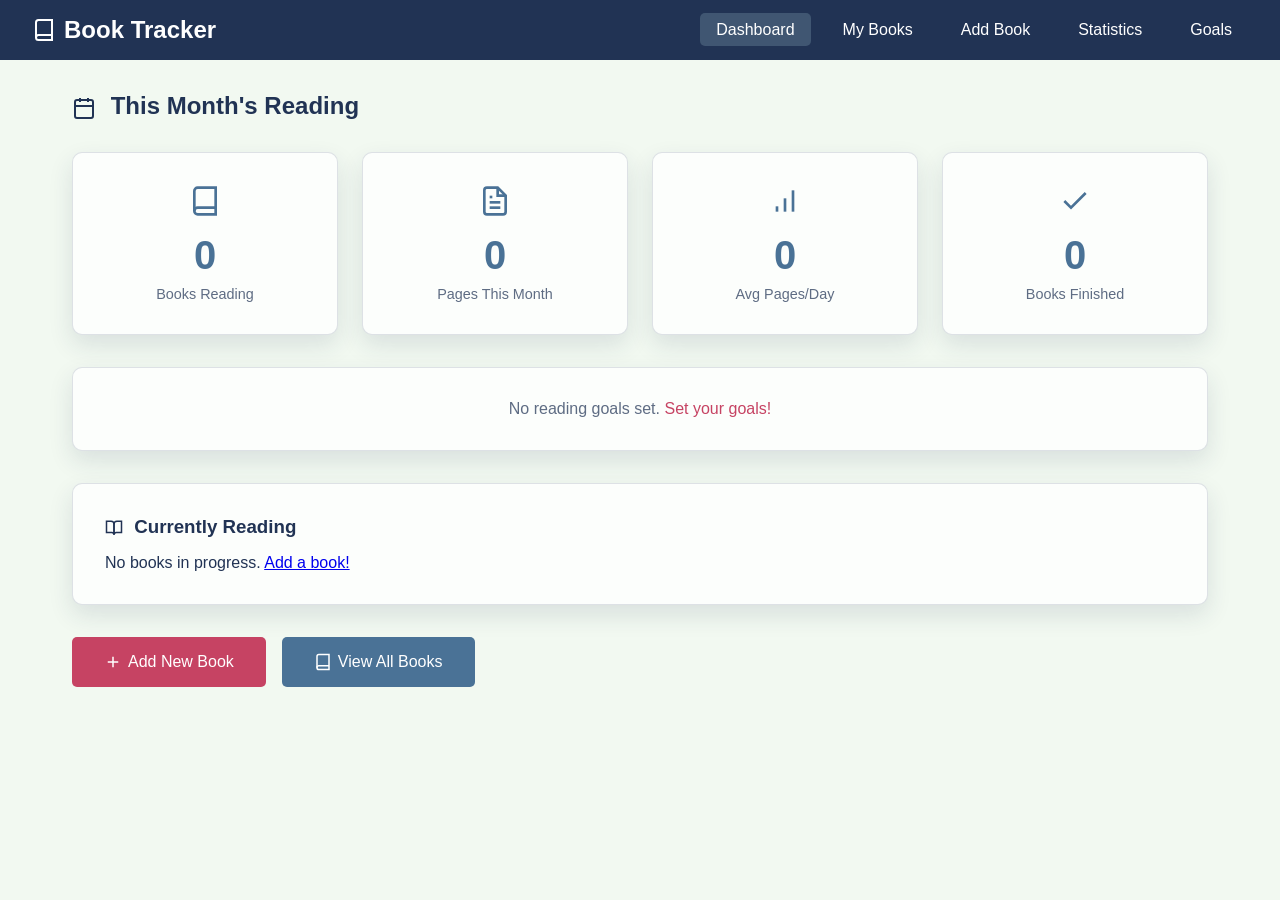
==== index.html @ fb0ed9f9 "Initial commit" ====
<!DOCTYPE html>
<html lang="en">
<head>
    <meta charset="UTF-8">
    <meta name="viewport" content="width=device-width, initial-scale=1.0">
    <title>Book Tracker - Dashboard</title>
    <link rel="stylesheet" href="css/styles.css">
</head>
<body>
    <nav class="navbar">
        <h1>
            <svg class="icon" viewBox="0 0 24 24" fill="none" stroke="currentColor" stroke-width="2">
                <path d="M4 19.5A2.5 2.5 0 0 1 6.5 17H20"></path>
                <path d="M6.5 2H20v20H6.5A2.5 2.5 0 0 1 4 19.5v-15A2.5 2.5 0 0 1 6.5 2z"></path>
            </svg>
            Book Tracker
        </h1>
        <ul>
            <li><a href="index.html" class="active">Dashboard</a></li>
            <li><a href="books.html">My Books</a></li>
            <li><a href="add-book.html">Add Book</a></li>
            <li><a href="stats.html">Statistics</a></li>
            <li><a href="goals.html">Goals</a></li>
        </ul>
    </nav>

    <div class="container">
        <h2>
            <svg class="icon" viewBox="0 0 24 24" fill="none" stroke="currentColor" stroke-width="2">
                <rect x="3" y="4" width="18" height="18" rx="2" ry="2"></rect>
                <line x1="16" y1="2" x2="16" y2="6"></line>
                <line x1="8" y1="2" x2="8" y2="6"></line>
                <line x1="3" y1="10" x2="21" y2="10"></line>
            </svg>
            This Month's Reading
        </h2>

        <div class="stats-grid">
            <div class="stat-card">
                <svg class="stat-icon" viewBox="0 0 24 24" fill="none" stroke="currentColor" stroke-width="2">
                    <path d="M4 19.5A2.5 2.5 0 0 1 6.5 17H20"></path>
                    <path d="M6.5 2H20v20H6.5A2.5 2.5 0 0 1 4 19.5v-15A2.5 2.5 0 0 1 6.5 2z"></path>
                </svg>
                <h3 id="totalBooks">0</h3>
                <p>Books Reading</p>
            </div>
            <div class="stat-card">
                <svg class="stat-icon" viewBox="0 0 24 24" fill="none" stroke="currentColor" stroke-width="2">
                    <path d="M14 2H6a2 2 0 0 0-2 2v16a2 2 0 0 0 2 2h12a2 2 0 0 0 2-2V8z"></path>
                    <polyline points="14 2 14 8 20 8"></polyline>
                    <line x1="16" y1="13" x2="8" y2="13"></line>
                    <line x1="16" y1="17" x2="8" y2="17"></line>
                    <polyline points="10 9 9 9 8 9"></polyline>
                </svg>
                <h3 id="totalPages">0</h3>
                <p>Pages This Month</p>
            </div>
            <div class="stat-card">
                <svg class="stat-icon" viewBox="0 0 24 24" fill="none" stroke="currentColor" stroke-width="2">
                    <line x1="12" y1="20" x2="12" y2="10"></line>
                    <line x1="18" y1="20" x2="18" y2="4"></line>
                    <line x1="6" y1="20" x2="6" y2="16"></line>
                </svg>
                <h3 id="avgPages">0</h3>
                <p>Avg Pages/Day</p>
            </div>
            <div class="stat-card">
                <svg class="stat-icon" viewBox="0 0 24 24" fill="none" stroke="currentColor" stroke-width="2">
                    <polyline points="20 6 9 17 4 12"></polyline>
                </svg>
                <h3 id="booksFinished">0</h3>
                <p>Books Finished</p>
            </div>
        </div>

        <div class="section" id="goalsProgress"></div>

        <div class="section">
            <h3>
                <svg class="icon-small" viewBox="0 0 24 24" fill="none" stroke="currentColor" stroke-width="2">
                    <path d="M2 3h6a4 4 0 0 1 4 4v14a3 3 0 0 0-3-3H2z"></path>
                    <path d="M22 3h-6a4 4 0 0 0-4 4v14a3 3 0 0 1 3-3h7z"></path>
                </svg>
                Currently Reading
            </h3>
            <div id="currentlyReading">
                <p>Loading...</p>
            </div>
        </div>

        <div class="quick-actions">
            <a href="add-book.html" class="btn btn-primary">
                <svg class="icon-small" viewBox="0 0 24 24" fill="none" stroke="currentColor" stroke-width="2">
                    <line x1="12" y1="5" x2="12" y2="19"></line>
                    <line x1="5" y1="12" x2="19" y2="12"></line>
                </svg>
                Add New Book
            </a>
            <a href="books.html" class="btn btn-secondary">
                <svg class="icon-small" viewBox="0 0 24 24" fill="none" stroke="currentColor" stroke-width="2">
                    <path d="M4 19.5A2.5 2.5 0 0 1 6.5 17H20"></path>
                    <path d="M6.5 2H20v20H6.5A2.5 2.5 0 0 1 4 19.5v-15A2.5 2.5 0 0 1 6.5 2z"></path>
                </svg>
                View All Books
            </a>
        </div>
    </div>

    <script src="js/app.js"></script>
</body>
</html>
---- css/styles.css ----
:root {
    --bg-main: #F2F9F1;
    --bg-soft: #ABD1D9;
    --accent: #4A7296;
    --accent-strong: #213354;
    --accent-pop: #C64363;
    --surface: #FCFEFC;
    --surface-muted: #E7F2F4;
    --border-soft: rgba(33, 51, 84, 0.14);
    --shadow-soft: rgba(33, 51, 84, 0.12);
    --text-main: #213354;
    --text-muted: rgba(33, 51, 84, 0.72);
    --white: #FFFFFF;
}

* {
    margin: 0;
    padding: 0;
    box-sizing: border-box;
}

body {
    font-family: 'Segoe UI', Tahoma, Geneva, Verdana, sans-serif;
    background-color: var(--bg-main);
    color: var(--text-main);
}

.navbar {
    background-color: var(--accent-strong);
    color: var(--white);
    padding: 1rem 2rem;
    display: flex;
    justify-content: space-between;
    align-items: center;
    gap: 1rem;
    flex-wrap: wrap;
}

.navbar h1 {
    font-size: 1.5rem;
    display: flex;
    align-items: center;
}

.navbar ul {
    display: flex;
    flex-wrap: wrap;
    list-style: none;
    gap: 1rem;
}

.navbar a {
    color: var(--white);
    text-decoration: none;
    padding: 0.5rem 1rem;
    border-radius: 5px;
    transition: background-color 0.3s;
}

.navbar a:hover,
.navbar a.active {
    background-color: rgba(171, 209, 217, 0.22);
}

.container {
    max-width: 1200px;
    margin: 2rem auto;
    padding: 0 2rem;
}

h2 {
    margin-bottom: 2rem;
    color: var(--accent-strong);
}

.stats-grid {
    display: grid;
    grid-template-columns: repeat(auto-fit, minmax(200px, 1fr));
    gap: 1.5rem;
    margin-bottom: 2rem;
}

.stat-card {
    background: var(--surface);
    padding: 2rem;
    border-radius: 10px;
    border: 1px solid var(--border-soft);
    box-shadow: 0 10px 24px var(--shadow-soft);
    text-align: center;
}

.stat-card h3 {
    font-size: 2.5rem;
    color: var(--accent);
    margin-bottom: 0.5rem;
}

.stat-card p {
    color: var(--text-muted);
    font-size: 0.9rem;
}

.section {
    background: var(--surface);
    padding: 2rem;
    border-radius: 10px;
    border: 1px solid var(--border-soft);
    box-shadow: 0 10px 24px var(--shadow-soft);
    margin-bottom: 2rem;
}

.section h3 {
    margin-bottom: 1rem;
    color: var(--accent-strong);
}

.book-card {
    background: var(--surface-muted);
    padding: 1.5rem;
    border-radius: 8px;
    margin-bottom: 1rem;
    border-left: 4px solid var(--accent-pop);
}

.book-card h4 {
    color: var(--accent-strong);
    margin-bottom: 0.5rem;
}

.book-card p {
    color: var(--text-muted);
    font-size: 0.9rem;
    margin: 0.3rem 0;
}

.progress-bar {
    background: rgba(170, 179, 150, 0.28);
    height: 20px;
    border-radius: 10px;
    margin: 1rem 0;
    overflow: hidden;
}

.progress-fill {
    background: var(--accent);
    height: 100%;
    transition: width 0.3s;
}

.quick-actions {
    display: flex;
    flex-wrap: wrap;
    gap: 1rem;
    margin-top: 2rem;
}

.filter-buttons {
    display: flex;
    flex-wrap: wrap;
    gap: 0.75rem;
    margin-bottom: 1.5rem;
}

.btn {
    padding: 1rem 2rem;
    border: none;
    border-radius: 5px;
    text-decoration: none;
    cursor: pointer;
    font-size: 1rem;
    transition: transform 0.2s;
    display: inline-flex;
    align-items: center;
    justify-content: center;
}

.btn:hover {
    transform: translateY(-2px);
}

.btn-primary {
    background-color: var(--accent-pop);
    color: var(--white);
}

.btn-secondary {
    background-color: var(--accent);
    color: var(--white);
}

.form-group {
    margin-bottom: 1.5rem;
}

.form-group label {
    display: block;
    margin-bottom: 0.5rem;
    color: var(--accent-strong);
    font-weight: 500;
}

.form-group input,
.form-group select {
    width: 100%;
    padding: 0.8rem;
    border: 1px solid var(--border-soft);
    border-radius: 5px;
    font-size: 1rem;
    background: var(--surface);
    color: var(--text-main);
}

.form-group input:focus,
.form-group select:focus {
    outline: none;
    border-color: var(--accent);
    box-shadow: 0 0 0 3px rgba(171, 209, 217, 0.4);
}

.book-list {
    display: grid;
    gap: 1rem;
}

.book-item {
    background: var(--surface);
    padding: 1.5rem;
    border-radius: 8px;
    border: 1px solid var(--border-soft);
    box-shadow: 0 10px 24px var(--shadow-soft);
    display: flex;
    justify-content: space-between;
    align-items: center;
    gap: 1rem;
}

.book-info h4 {
    color: var(--accent-strong);
    margin-bottom: 0.5rem;
}

.book-info p {
    color: var(--text-muted);
    font-size: 0.9rem;
}

.book-actions {
    display: flex;
    flex-wrap: wrap;
    gap: 0.5rem;
}

.btn-small {
    padding: 0.5rem 1rem;
    font-size: 0.9rem;
}

.btn-danger {
    background-color: var(--accent-strong);
    color: var(--white);
}

.status-badge {
    display: inline-block;
    padding: 0.3rem 0.8rem;
    border-radius: 15px;
    font-size: 0.85rem;
    font-weight: 500;
}

.status-want {
    background-color: rgba(198, 67, 99, 0.14);
    color: var(--accent-pop);
}

.status-reading {
    background-color: var(--accent);
    color: var(--white);
}

.status-finished {
    background-color: var(--accent-strong);
    color: var(--white);
}

.icon {
    width: 24px;
    height: 24px;
    display: inline-block;
    vertical-align: middle;
    margin-right: 8px;
    flex-shrink: 0;
}

.icon-small {
    width: 18px;
    height: 18px;
    display: inline-block;
    vertical-align: middle;
    margin-right: 6px;
    flex-shrink: 0;
}

.stat-icon {
    width: 32px;
    height: 32px;
    margin-bottom: 12px;
    stroke: var(--accent);
}

h2 .icon,
h3 .icon-small {
    vertical-align: middle;
}

.btn .icon-small {
    margin-right: 6px;
}

label .icon-small {
    vertical-align: middle;
    margin-right: 4px;
}

.goal-card {
    background: var(--surface-muted);
    padding: 1.5rem;
    border-radius: 8px;
    margin-bottom: 1rem;
    border-left: 4px solid var(--accent-pop);
}

.goal-header {
    display: flex;
    justify-content: space-between;
    align-items: center;
    gap: 1rem;
    margin-bottom: 1rem;
    font-weight: 500;
}

.goal-percentage {
    font-size: 1.2rem;
    color: var(--accent-pop);
    font-weight: 600;
}

#goalsProgress h3 {
    margin-bottom: 1.5rem;
    display: flex;
    align-items: center;
}

#goalsProgress p {
    text-align: center;
    color: var(--text-muted);
}

#goalsProgress a {
    color: var(--accent-pop);
    text-decoration: none;
}

#goalsProgress a:hover {
    text-decoration: underline;
}

.info-text {
    color: var(--text-muted);
    margin-bottom: 2rem;
    padding: 1rem;
    background: var(--surface-muted);
    border-radius: 5px;
    border-left: 3px solid var(--accent-pop);
}

.form-group small {
    display: block;
    margin-top: 0.5rem;
    color: var(--text-muted);
    font-size: 0.85rem;
}

.form-actions {
    display: flex;
    flex-wrap: wrap;
    gap: 1rem;
    margin-top: 2rem;
}

.tips {
    background: rgba(171, 209, 217, 0.22);
    border-left: 4px solid var(--accent);
}

.tips h3 {
    color: var(--accent);
    margin-bottom: 1rem;
    display: flex;
    align-items: center;
}

.tips ul {
    list-style: disc;
    padding-left: 1.5rem;
}

.tips li {
    padding: 0.5rem 0;
}

@media (max-width: 768px) {
    .container {
        padding: 0 1rem;
    }

    .navbar {
        padding: 1rem;
        align-items: flex-start;
    }

    .book-item,
    .goal-header {
        flex-direction: column;
        align-items: flex-start;
    }

    .book-actions,
    .quick-actions,
    .form-actions {
        width: 100%;
    }

    .book-actions .btn,
    .quick-actions .btn,
    .form-actions .btn {
        width: 100%;
    }
}
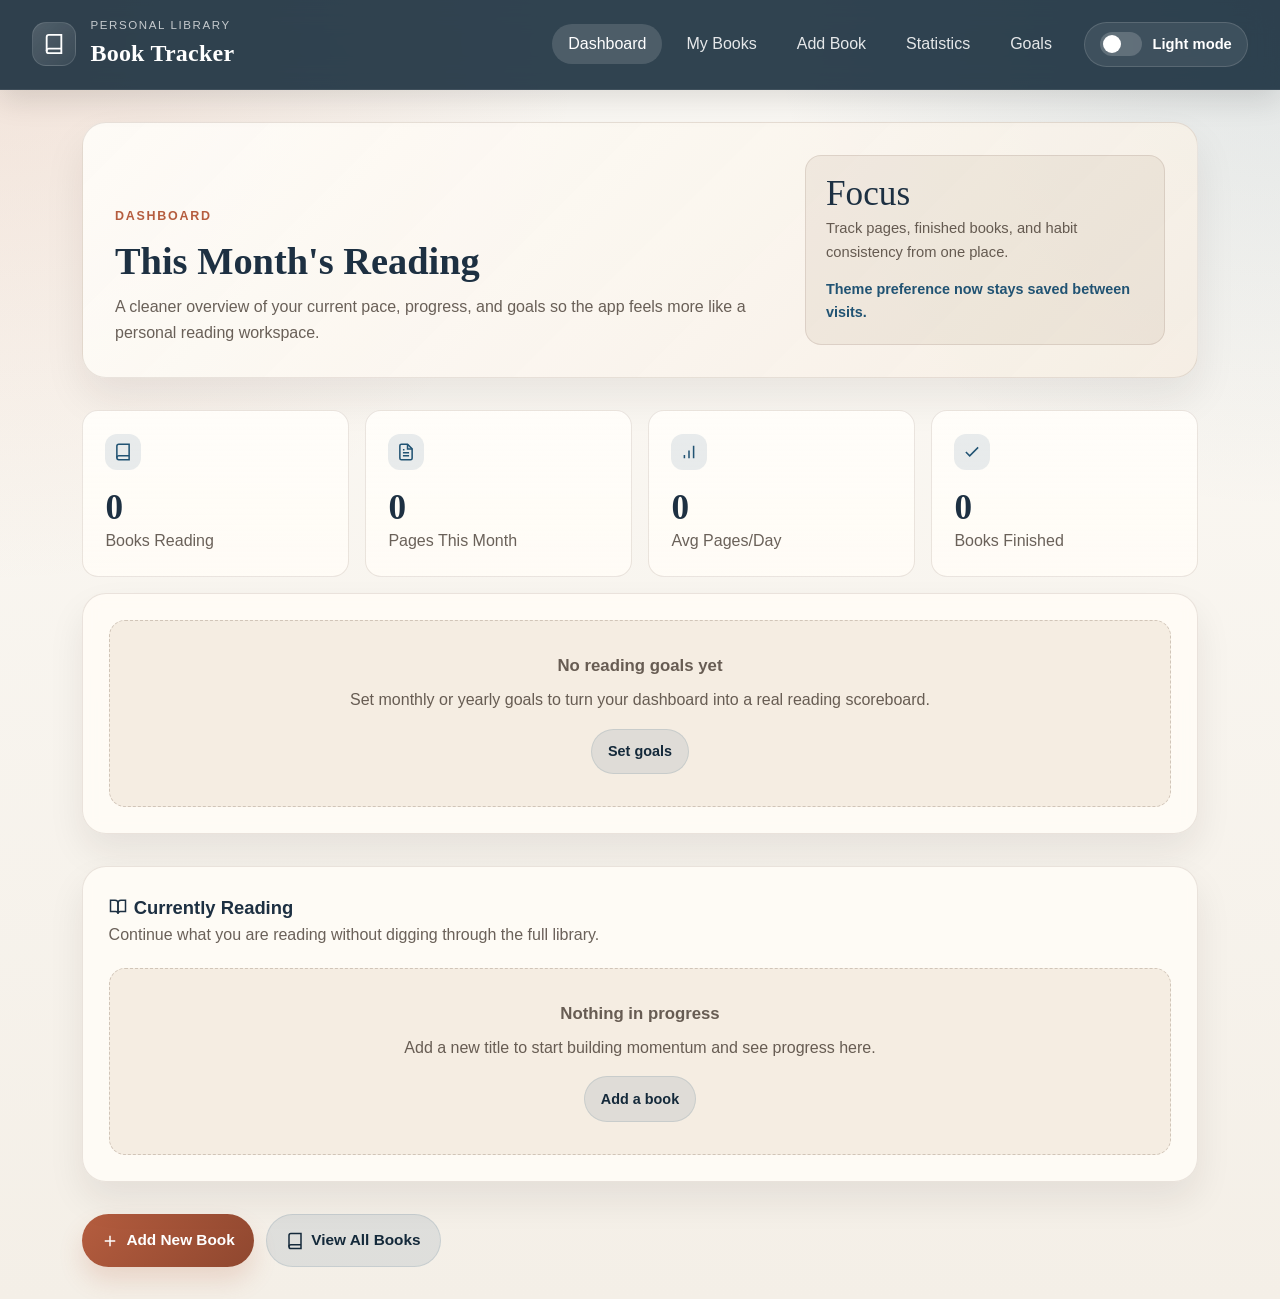
==== commit 4c17a389: ""done"" ====
--- a/index.html
+++ b/index.html
@@ -8,32 +8,46 @@
 </head>
 <body>
     <nav class="navbar">
-        <h1>
-            <svg class="icon" viewBox="0 0 24 24" fill="none" stroke="currentColor" stroke-width="2">
-                <path d="M4 19.5A2.5 2.5 0 0 1 6.5 17H20"></path>
-                <path d="M6.5 2H20v20H6.5A2.5 2.5 0 0 1 4 19.5v-15A2.5 2.5 0 0 1 6.5 2z"></path>
-            </svg>
-            Book Tracker
-        </h1>
-        <ul>
-            <li><a href="index.html" class="active">Dashboard</a></li>
-            <li><a href="books.html">My Books</a></li>
-            <li><a href="add-book.html">Add Book</a></li>
-            <li><a href="stats.html">Statistics</a></li>
-            <li><a href="goals.html">Goals</a></li>
-        </ul>
+        <div class="brand">
+            <div class="brand-mark">
+                <svg class="icon" viewBox="0 0 24 24" fill="none" stroke="currentColor" stroke-width="2">
+                    <path d="M4 19.5A2.5 2.5 0 0 1 6.5 17H20"></path>
+                    <path d="M6.5 2H20v20H6.5A2.5 2.5 0 0 1 4 19.5v-15A2.5 2.5 0 0 1 6.5 2z"></path>
+                </svg>
+            </div>
+            <div class="brand-copy">
+                <span class="brand-kicker">Personal Library</span>
+                <h1>Book Tracker</h1>
+            </div>
+        </div>
+        <div class="nav-actions">
+            <ul>
+                <li><a href="index.html" class="active">Dashboard</a></li>
+                <li><a href="books.html">My Books</a></li>
+                <li><a href="add-book.html">Add Book</a></li>
+                <li><a href="stats.html">Statistics</a></li>
+                <li><a href="goals.html">Goals</a></li>
+            </ul>
+            <button type="button" class="theme-toggle" id="themeToggle" aria-label="Toggle color theme">
+                <span class="theme-toggle-track" aria-hidden="true"><span class="theme-toggle-thumb"></span></span>
+                <span class="theme-toggle-label" data-theme-label>Light mode</span>
+            </button>
+        </div>
     </nav>
 
     <div class="container">
-        <h2>
-            <svg class="icon" viewBox="0 0 24 24" fill="none" stroke="currentColor" stroke-width="2">
-                <rect x="3" y="4" width="18" height="18" rx="2" ry="2"></rect>
-                <line x1="16" y1="2" x2="16" y2="6"></line>
-                <line x1="8" y1="2" x2="8" y2="6"></line>
-                <line x1="3" y1="10" x2="21" y2="10"></line>
-            </svg>
-            This Month's Reading
-        </h2>
+        <section class="page-intro">
+            <div class="page-intro-copy">
+                <span class="eyebrow">Dashboard</span>
+                <h2>This Month's Reading</h2>
+                <p>A cleaner overview of your current pace, progress, and goals so the app feels more like a personal reading workspace.</p>
+            </div>
+            <div class="hero-panel">
+                <p class="hero-metric">Focus</p>
+                <p class="hero-metric-label">Track pages, finished books, and habit consistency from one place.</p>
+                <p class="hero-metric-note">Theme preference now stays saved between visits.</p>
+            </div>
+        </section>
 
         <div class="stats-grid">
             <div class="stat-card">
@@ -76,13 +90,18 @@
         <div class="section" id="goalsProgress"></div>
 
         <div class="section">
-            <h3>
-                <svg class="icon-small" viewBox="0 0 24 24" fill="none" stroke="currentColor" stroke-width="2">
-                    <path d="M2 3h6a4 4 0 0 1 4 4v14a3 3 0 0 0-3-3H2z"></path>
-                    <path d="M22 3h-6a4 4 0 0 0-4 4v14a3 3 0 0 1 3-3h7z"></path>
-                </svg>
-                Currently Reading
-            </h3>
+            <div class="section-header">
+                <div>
+                    <h3>
+                        <svg class="icon-small" viewBox="0 0 24 24" fill="none" stroke="currentColor" stroke-width="2">
+                            <path d="M2 3h6a4 4 0 0 1 4 4v14a3 3 0 0 0-3-3H2z"></path>
+                            <path d="M22 3h-6a4 4 0 0 0-4 4v14a3 3 0 0 1 3-3h7z"></path>
+                        </svg>
+                        Currently Reading
+                    </h3>
+                    <p class="section-subtitle">Continue what you are reading without digging through the full library.</p>
+                </div>
+            </div>
             <div id="currentlyReading">
                 <p>Loading...</p>
             </div>
--- a/css/styles.css
+++ b/css/styles.css
@@ -1,16 +1,53 @@
 :root {
-    --bg-main: #F2F9F1;
-    --bg-soft: #ABD1D9;
-    --accent: #4A7296;
-    --accent-strong: #213354;
-    --accent-pop: #C64363;
-    --surface: #FCFEFC;
-    --surface-muted: #E7F2F4;
-    --border-soft: rgba(33, 51, 84, 0.14);
-    --shadow-soft: rgba(33, 51, 84, 0.12);
-    --text-main: #213354;
-    --text-muted: rgba(33, 51, 84, 0.72);
-    --white: #FFFFFF;
+    color-scheme: light;
+    --bg-main: #f4efe7;
+    --bg-accent: radial-gradient(circle at top left, rgba(195, 119, 84, 0.18), transparent 32%), radial-gradient(circle at top right, rgba(33, 83, 115, 0.12), transparent 28%), linear-gradient(180deg, #fcfaf6 0%, #f4efe7 100%);
+    --surface: rgba(255, 252, 246, 0.88);
+    --surface-strong: #fffdf9;
+    --surface-muted: #f5ede2;
+    --surface-inset: rgba(124, 88, 60, 0.08);
+    --border-soft: rgba(81, 54, 38, 0.12);
+    --border-strong: rgba(81, 54, 38, 0.22);
+    --shadow-soft: rgba(43, 31, 22, 0.08);
+    --shadow-strong: rgba(43, 31, 22, 0.14);
+    --text-main: #24170f;
+    --text-muted: rgba(36, 23, 15, 0.68);
+    --heading: #1d3042;
+    --accent: #215373;
+    --accent-strong: #14293a;
+    --accent-pop: #b55d3f;
+    --accent-pop-strong: #8f472f;
+    --success: #2f6d55;
+    --warning: #9a6b17;
+    --white: #ffffff;
+    --focus-ring: rgba(33, 83, 115, 0.22);
+    --radius-lg: 24px;
+    --radius-md: 16px;
+    --radius-sm: 12px;
+}
+
+[data-theme="dark"] {
+    color-scheme: dark;
+    --bg-main: #10161d;
+    --bg-accent: radial-gradient(circle at top left, rgba(181, 93, 63, 0.22), transparent 28%), radial-gradient(circle at top right, rgba(78, 145, 188, 0.16), transparent 30%), linear-gradient(180deg, #141b23 0%, #0f151c 100%);
+    --surface: rgba(20, 27, 35, 0.9);
+    --surface-strong: #18212b;
+    --surface-muted: #111820;
+    --surface-inset: rgba(255, 255, 255, 0.05);
+    --border-soft: rgba(202, 221, 235, 0.1);
+    --border-strong: rgba(202, 221, 235, 0.18);
+    --shadow-soft: rgba(0, 0, 0, 0.28);
+    --shadow-strong: rgba(0, 0, 0, 0.36);
+    --text-main: #edf3f8;
+    --text-muted: rgba(237, 243, 248, 0.68);
+    --heading: #f8fbff;
+    --accent: #7bb8e2;
+    --accent-strong: #d9ebf8;
+    --accent-pop: #c86442;
+    --accent-pop-strong: #a14c30;
+    --success: #6dcc9d;
+    --warning: #e3b85b;
+    --focus-ring: rgba(123, 184, 226, 0.26);
 }
 
 * {
@@ -19,202 +56,461 @@
     box-sizing: border-box;
 }
 
+html {
+    scroll-behavior: smooth;
+}
+
 body {
-    font-family: 'Segoe UI', Tahoma, Geneva, Verdana, sans-serif;
+    min-height: 100vh;
+    font-family: "Segoe UI", "Helvetica Neue", Arial, sans-serif;
+    background: var(--bg-accent);
     background-color: var(--bg-main);
     color: var(--text-main);
+    line-height: 1.6;
+}
+
+a {
+    color: inherit;
+}
+
+button,
+input,
+select,
+textarea {
+    font: inherit;
+}
+
+button:focus-visible,
+a:focus-visible,
+input:focus-visible,
+select:focus-visible,
+textarea:focus-visible {
+    outline: 3px solid var(--focus-ring);
+    outline-offset: 2px;
 }
 
 .navbar {
-    background-color: var(--accent-strong);
+    position: sticky;
+    top: 0;
+    z-index: 20;
+    display: flex;
+    justify-content: space-between;
+    align-items: center;
+    gap: 1rem;
+    padding: 1rem 2rem;
+    background: rgba(20, 41, 58, 0.88);
+    backdrop-filter: blur(14px);
     color: var(--white);
-    padding: 1rem 2rem;
-    display: flex;
-    justify-content: space-between;
+    border-bottom: 1px solid rgba(255, 255, 255, 0.08);
+    box-shadow: 0 10px 30px rgba(0, 0, 0, 0.12);
+}
+
+.brand {
+    display: flex;
+    align-items: center;
+    gap: 0.9rem;
+}
+
+.brand-mark {
+    display: inline-flex;
+    align-items: center;
+    justify-content: center;
+    width: 44px;
+    height: 44px;
+    border-radius: 14px;
+    background: linear-gradient(135deg, rgba(255, 255, 255, 0.16), rgba(255, 255, 255, 0.06));
+    border: 1px solid rgba(255, 255, 255, 0.12);
+}
+
+.navbar h1 {
+    font-family: Georgia, "Times New Roman", serif;
+    font-size: 1.5rem;
+    font-weight: 700;
+    letter-spacing: 0.01em;
+    display: flex;
+    align-items: center;
+}
+
+.brand-copy {
+    display: flex;
+    flex-direction: column;
+}
+
+.brand-kicker {
+    font-size: 0.72rem;
+    letter-spacing: 0.14em;
+    text-transform: uppercase;
+    color: rgba(255, 255, 255, 0.72);
+}
+
+.nav-actions {
+    display: flex;
     align-items: center;
     gap: 1rem;
     flex-wrap: wrap;
-}
-
-.navbar h1 {
-    font-size: 1.5rem;
-    display: flex;
-    align-items: center;
+    justify-content: flex-end;
 }
 
 .navbar ul {
     display: flex;
     flex-wrap: wrap;
     list-style: none;
-    gap: 1rem;
+    gap: 0.5rem;
 }
 
 .navbar a {
-    color: var(--white);
+    color: rgba(255, 255, 255, 0.88);
     text-decoration: none;
-    padding: 0.5rem 1rem;
-    border-radius: 5px;
-    transition: background-color 0.3s;
+    padding: 0.7rem 1rem;
+    border-radius: 999px;
+    transition: background-color 0.2s ease, color 0.2s ease, transform 0.2s ease;
 }
 
 .navbar a:hover,
 .navbar a.active {
-    background-color: rgba(171, 209, 217, 0.22);
+    background-color: rgba(255, 255, 255, 0.14);
+    color: var(--white);
+}
+
+.theme-toggle {
+    display: inline-flex;
+    align-items: center;
+    gap: 0.65rem;
+    padding: 0.6rem 0.95rem;
+    border-radius: 999px;
+    border: 1px solid rgba(255, 255, 255, 0.14);
+    background: rgba(255, 255, 255, 0.08);
+    color: var(--white);
+    cursor: pointer;
+    transition: background-color 0.2s ease, transform 0.2s ease, border-color 0.2s ease;
+}
+
+.theme-toggle:hover {
+    transform: translateY(-1px);
+    background: rgba(255, 255, 255, 0.14);
+}
+
+.theme-toggle-track {
+    position: relative;
+    width: 42px;
+    height: 24px;
+    border-radius: 999px;
+    background: rgba(255, 255, 255, 0.18);
+}
+
+.theme-toggle-thumb {
+    position: absolute;
+    top: 3px;
+    left: 3px;
+    width: 18px;
+    height: 18px;
+    border-radius: 50%;
+    background: var(--white);
+    transition: transform 0.2s ease;
+}
+
+[data-theme="dark"] .theme-toggle-thumb {
+    transform: translateX(18px);
+}
+
+.theme-toggle-label {
+    font-size: 0.92rem;
+    font-weight: 600;
 }
 
 .container {
-    max-width: 1200px;
-    margin: 2rem auto;
-    padding: 0 2rem;
+    max-width: 1180px;
+    margin: 0 auto;
+    padding: 2rem;
+}
+
+.page-intro {
+    display: grid;
+    grid-template-columns: minmax(0, 1.7fr) minmax(240px, 360px);
+    justify-content: space-between;
+    align-items: end;
+    gap: 2rem;
+    padding: 2rem;
+    margin-bottom: 2rem;
+    border-radius: var(--radius-lg);
+    background: linear-gradient(135deg, rgba(255, 253, 249, 0.9), rgba(245, 237, 226, 0.86));
+    border: 1px solid var(--border-soft);
+    box-shadow: 0 20px 40px var(--shadow-soft);
+}
+
+[data-theme="dark"] .page-intro {
+    background: linear-gradient(135deg, rgba(24, 33, 43, 0.92), rgba(17, 24, 32, 0.88));
+}
+
+.page-intro-copy {
+    max-width: 680px;
+}
+
+.eyebrow {
+    display: inline-block;
+    margin-bottom: 0.8rem;
+    color: var(--accent-pop);
+    font-size: 0.78rem;
+    font-weight: 700;
+    letter-spacing: 0.14em;
+    text-transform: uppercase;
 }
 
 h2 {
+    margin-bottom: 0.75rem;
+    color: var(--heading);
+    font-family: Georgia, "Times New Roman", serif;
+    font-size: clamp(2rem, 3vw, 3rem);
+    line-height: 1.1;
+}
+
+.page-intro-copy p,
+.section-subtitle,
+.section-header p,
+.empty-state p,
+.info-text,
+.book-info p,
+.book-card p,
+.stat-card p,
+.form-group small,
+.sort-controls,
+.stat-trend,
+.hero-metric-label,
+.theme-hint,
+#goalsProgress p {
+    color: var(--text-muted);
+}
+
+.hero-panel {
+    min-width: 0;
+    width: 100%;
+    padding: 1.25rem;
+    border-radius: var(--radius-md);
+    background: var(--surface-inset);
+    border: 1px solid var(--border-soft);
+}
+
+.hero-metric {
+    font-size: 2.2rem;
+    line-height: 1;
+    color: var(--heading);
+    font-family: Georgia, "Times New Roman", serif;
+}
+
+.hero-metric-label {
+    margin-top: 0.4rem;
+    font-size: 0.92rem;
+}
+
+.hero-metric-note {
+    margin-top: 0.85rem;
+    font-size: 0.9rem;
+    color: var(--accent);
+    font-weight: 600;
+}
+
+.section {
+    background: var(--surface);
+    padding: 1.6rem;
+    border-radius: var(--radius-lg);
+    border: 1px solid var(--border-soft);
+    box-shadow: 0 18px 36px var(--shadow-soft);
     margin-bottom: 2rem;
-    color: var(--accent-strong);
+    backdrop-filter: blur(8px);
+}
+
+.section-header {
+    display: flex;
+    align-items: flex-start;
+    justify-content: space-between;
+    gap: 1rem;
+    margin-bottom: 1.25rem;
+}
+
+.section h3,
+#goalsProgress h3 {
+    display: flex;
+    align-items: center;
+    gap: 0.45rem;
+    color: var(--heading);
+    font-size: 1.15rem;
 }
 
 .stats-grid {
     display: grid;
-    grid-template-columns: repeat(auto-fit, minmax(200px, 1fr));
-    gap: 1.5rem;
-    margin-bottom: 2rem;
+    grid-template-columns: repeat(auto-fit, minmax(210px, 1fr));
+    gap: 1rem;
+}
+
+.container > .stats-grid {
+    margin-bottom: 1rem;
 }
 
 .stat-card {
-    background: var(--surface);
-    padding: 2rem;
-    border-radius: 10px;
+    padding: 1.4rem;
+    border-radius: var(--radius-md);
+    border: 1px solid var(--border-soft);
+    background: linear-gradient(180deg, var(--surface-strong), var(--surface));
+    box-shadow: inset 0 1px 0 rgba(255, 255, 255, 0.24);
+}
+
+.stat-card h3 {
+    margin: 0.8rem 0 0.2rem;
+    color: var(--heading);
+    font-size: 2.2rem;
+    line-height: 1;
+    font-family: Georgia, "Times New Roman", serif;
+}
+
+.stat-icon {
+    width: 36px;
+    height: 36px;
+    padding: 0.55rem;
+    border-radius: 12px;
+    background: rgba(33, 83, 115, 0.1);
+    stroke: var(--accent);
+}
+
+.stat-trend {
+    margin-top: 0.75rem;
+    font-size: 0.85rem;
+}
+
+.book-card,
+.goal-card {
+    background: linear-gradient(180deg, var(--surface-strong), var(--surface));
+    padding: 1.3rem;
+    border-radius: var(--radius-md);
+    margin-bottom: 1rem;
     border: 1px solid var(--border-soft);
     box-shadow: 0 10px 24px var(--shadow-soft);
-    text-align: center;
-}
-
-.stat-card h3 {
-    font-size: 2.5rem;
-    color: var(--accent);
-    margin-bottom: 0.5rem;
-}
-
-.stat-card p {
-    color: var(--text-muted);
-    font-size: 0.9rem;
-}
-
-.section {
-    background: var(--surface);
-    padding: 2rem;
-    border-radius: 10px;
-    border: 1px solid var(--border-soft);
-    box-shadow: 0 10px 24px var(--shadow-soft);
-    margin-bottom: 2rem;
-}
-
-.section h3 {
-    margin-bottom: 1rem;
-    color: var(--accent-strong);
-}
-
-.book-card {
-    background: var(--surface-muted);
-    padding: 1.5rem;
-    border-radius: 8px;
-    margin-bottom: 1rem;
-    border-left: 4px solid var(--accent-pop);
-}
-
-.book-card h4 {
-    color: var(--accent-strong);
-    margin-bottom: 0.5rem;
-}
-
-.book-card p {
-    color: var(--text-muted);
-    font-size: 0.9rem;
-    margin: 0.3rem 0;
+}
+
+.book-card h4,
+.book-info h4 {
+    color: var(--heading);
+    margin-bottom: 0.45rem;
+    font-size: 1.08rem;
 }
 
 .progress-bar {
-    background: rgba(170, 179, 150, 0.28);
-    height: 20px;
-    border-radius: 10px;
-    margin: 1rem 0;
+    background: var(--surface-inset);
+    height: 12px;
+    border-radius: 999px;
+    margin: 1rem 0 0.75rem;
     overflow: hidden;
 }
 
 .progress-fill {
-    background: var(--accent);
+    background: linear-gradient(90deg, var(--accent), var(--accent-pop));
     height: 100%;
-    transition: width 0.3s;
-}
-
-.quick-actions {
-    display: flex;
-    flex-wrap: wrap;
-    gap: 1rem;
-    margin-top: 2rem;
-}
-
-.filter-buttons {
+    border-radius: inherit;
+    transition: width 0.3s ease;
+}
+
+.quick-actions,
+.filter-buttons,
+.form-actions,
+.book-actions {
     display: flex;
     flex-wrap: wrap;
     gap: 0.75rem;
+}
+
+.filter-buttons {
+    margin-bottom: 1rem;
+}
+
+.sort-controls {
+    display: flex;
+    align-items: center;
+    gap: 0.75rem;
     margin-bottom: 1.5rem;
 }
 
+.sort-controls label,
+.form-group label,
+.meta-label,
+.notes-field {
+    color: var(--heading);
+    font-weight: 600;
+}
+
+.sort-controls select,
+.form-group input,
+.form-group select,
+.book-notes-input {
+    width: 100%;
+    padding: 0.9rem 1rem;
+    border: 1px solid var(--border-soft);
+    border-radius: var(--radius-sm);
+    background: var(--surface-strong);
+    color: var(--text-main);
+    box-shadow: inset 0 1px 2px rgba(0, 0, 0, 0.03);
+    transition: border-color 0.2s ease, box-shadow 0.2s ease, transform 0.2s ease;
+}
+
+.sort-controls select {
+    width: auto;
+    min-width: 190px;
+    max-height: fit-content;
+}
+
+.sort-controls select:focus,
+.form-group input:focus,
+.form-group select:focus,
+.book-notes-input:focus {
+    outline: none;
+    border-color: var(--accent);
+    box-shadow: 0 0 0 4px var(--focus-ring);
+}
+
 .btn {
-    padding: 1rem 2rem;
+    display: inline-flex;
+    align-items: center;
+    justify-content: center;
+    gap: 0.45rem;
+    padding: 0.85rem 1.2rem;
     border: none;
-    border-radius: 5px;
+    border-radius: 999px;
     text-decoration: none;
     cursor: pointer;
-    font-size: 1rem;
-    transition: transform 0.2s;
-    display: inline-flex;
-    align-items: center;
-    justify-content: center;
+    font-size: 0.96rem;
+    font-weight: 600;
+    transition: transform 0.2s ease, box-shadow 0.2s ease, background-color 0.2s ease;
 }
 
 .btn:hover {
-    transform: translateY(-2px);
+    transform: translateY(-1px);
 }
 
 .btn-primary {
-    background-color: var(--accent-pop);
+    background: linear-gradient(135deg, var(--accent-pop), var(--accent-pop-strong));
     color: var(--white);
+    box-shadow: 0 14px 24px rgba(181, 93, 63, 0.18);
 }
 
 .btn-secondary {
-    background-color: var(--accent);
-    color: var(--white);
-}
-
-.form-group {
-    margin-bottom: 1.5rem;
-}
-
-.form-group label {
-    display: block;
-    margin-bottom: 0.5rem;
+    background: rgba(33, 83, 115, 0.1);
     color: var(--accent-strong);
-    font-weight: 500;
-}
-
-.form-group input,
-.form-group select {
-    width: 100%;
-    padding: 0.8rem;
-    border: 1px solid var(--border-soft);
-    border-radius: 5px;
-    font-size: 1rem;
-    background: var(--surface);
-    color: var(--text-main);
-}
-
-.form-group input:focus,
-.form-group select:focus {
-    outline: none;
-    border-color: var(--accent);
-    box-shadow: 0 0 0 3px rgba(171, 209, 217, 0.4);
+    border: 1px solid rgba(33, 83, 115, 0.12);
+}
+
+[data-theme="dark"] .btn-secondary {
+    color: var(--accent-strong);
+    background: rgba(123, 184, 226, 0.12);
+    border-color: rgba(123, 184, 226, 0.16);
+}
+
+.btn-danger {
+    background: rgba(181, 93, 63, 0.12);
+    color: var(--accent-pop-strong);
+    border: 1px solid rgba(181, 93, 63, 0.18);
+}
+
+.btn-small {
+    padding: 0.65rem 1rem;
+    font-size: 0.9rem;
 }
 
 .book-list {
@@ -223,217 +519,227 @@
 }
 
 .book-item {
-    background: var(--surface);
-    padding: 1.5rem;
-    border-radius: 8px;
-    border: 1px solid var(--border-soft);
-    box-shadow: 0 10px 24px var(--shadow-soft);
+    background: linear-gradient(180deg, var(--surface-strong), var(--surface));
+    padding: 1.4rem;
+    border-radius: var(--radius-md);
+    border: 1px solid var(--border-soft);
+    box-shadow: 0 16px 30px var(--shadow-soft);
     display: flex;
     justify-content: space-between;
+    align-items: flex-start;
+    gap: 1.25rem;
+}
+
+.book-meta {
+    margin-top: 1rem;
+}
+
+.rating-row {
+    display: flex;
+    align-items: center;
+    flex-wrap: wrap;
+    gap: 0.6rem;
+    margin-bottom: 0.85rem;
+}
+
+.rating-stars {
+    display: inline-flex;
+    gap: 0.25rem;
+}
+
+.rating-star {
+    border: 1px solid var(--border-soft);
+    background: var(--surface-inset);
+    color: var(--text-muted);
+    cursor: pointer;
+    font-size: 1.25rem;
+    line-height: 1;
+    padding: 0.35rem 0.45rem;
+    border-radius: 999px;
+    transition: background-color 0.2s ease, color 0.2s ease, border-color 0.2s ease, transform 0.2s ease;
+}
+
+.rating-star:hover,
+.rating-star.is-active {
+    background: rgba(181, 93, 63, 0.12);
+    color: var(--accent-pop);
+    border-color: rgba(181, 93, 63, 0.22);
+    transform: translateY(-1px);
+}
+
+.book-notes-input {
+    min-height: 96px;
+    margin-top: 0.5rem;
+    resize: vertical;
+}
+
+.status-badge {
+    display: inline-flex;
+    align-items: center;
+    padding: 0.38rem 0.8rem;
+    border-radius: 999px;
+    font-size: 0.82rem;
+    font-weight: 700;
+    letter-spacing: 0.02em;
+    margin-top: 0.85rem;
+}
+
+.status-want {
+    background: rgba(181, 93, 63, 0.12);
+    color: var(--accent-pop);
+}
+
+.status-reading {
+    background: rgba(33, 83, 115, 0.12);
+    color: var(--accent);
+}
+
+.status-finished {
+    background: rgba(47, 109, 85, 0.14);
+    color: var(--success);
+}
+
+.goal-header {
+    display: flex;
+    justify-content: space-between;
     align-items: center;
     gap: 1rem;
-}
-
-.book-info h4 {
-    color: var(--accent-strong);
-    margin-bottom: 0.5rem;
-}
-
-.book-info p {
-    color: var(--text-muted);
-    font-size: 0.9rem;
-}
-
-.book-actions {
-    display: flex;
-    flex-wrap: wrap;
-    gap: 0.5rem;
-}
-
-.btn-small {
-    padding: 0.5rem 1rem;
-    font-size: 0.9rem;
-}
-
-.btn-danger {
-    background-color: var(--accent-strong);
-    color: var(--white);
-}
-
-.status-badge {
-    display: inline-block;
-    padding: 0.3rem 0.8rem;
-    border-radius: 15px;
-    font-size: 0.85rem;
+    margin-bottom: 1rem;
     font-weight: 500;
 }
 
-.status-want {
-    background-color: rgba(198, 67, 99, 0.14);
+.goal-percentage {
     color: var(--accent-pop);
-}
-
-.status-reading {
-    background-color: var(--accent);
-    color: var(--white);
-}
-
-.status-finished {
-    background-color: var(--accent-strong);
-    color: var(--white);
-}
-
-.icon {
-    width: 24px;
-    height: 24px;
+    font-weight: 700;
+}
+
+.form-group {
+    margin-bottom: 1.35rem;
+}
+
+.info-text {
+    margin-bottom: 1.6rem;
+    padding: 1rem 1.1rem;
+    background: var(--surface-muted);
+    border-radius: var(--radius-sm);
+    border: 1px solid var(--border-soft);
+}
+
+.tips {
+    background: linear-gradient(135deg, rgba(33, 83, 115, 0.08), rgba(181, 93, 63, 0.08));
+}
+
+.tips ul {
+    list-style: disc;
+    padding-left: 1.4rem;
+}
+
+.tips li {
+    padding: 0.35rem 0;
+}
+
+.empty-state {
+    text-align: center;
+    padding: 2rem 1rem;
+    border: 1px dashed var(--border-strong);
+    border-radius: var(--radius-md);
+    background: var(--surface-muted);
+}
+
+.empty-state-title {
+    color: var(--heading);
+    margin-bottom: 0.45rem;
+    font-size: 1.05rem;
+    font-weight: 700;
+}
+
+.empty-state .btn {
+    margin-top: 1rem;
+}
+
+.icon,
+.icon-small {
     display: inline-block;
     vertical-align: middle;
-    margin-right: 8px;
     flex-shrink: 0;
+}
+
+.icon {
+    width: 22px;
+    height: 22px;
 }
 
 .icon-small {
     width: 18px;
     height: 18px;
-    display: inline-block;
-    vertical-align: middle;
-    margin-right: 6px;
-    flex-shrink: 0;
-}
-
-.stat-icon {
-    width: 32px;
-    height: 32px;
-    margin-bottom: 12px;
-    stroke: var(--accent);
-}
-
-h2 .icon,
-h3 .icon-small {
-    vertical-align: middle;
-}
-
-.btn .icon-small {
-    margin-right: 6px;
-}
-
-label .icon-small {
-    vertical-align: middle;
-    margin-right: 4px;
-}
-
-.goal-card {
-    background: var(--surface-muted);
-    padding: 1.5rem;
-    border-radius: 8px;
-    margin-bottom: 1rem;
-    border-left: 4px solid var(--accent-pop);
-}
-
-.goal-header {
-    display: flex;
-    justify-content: space-between;
-    align-items: center;
-    gap: 1rem;
-    margin-bottom: 1rem;
-    font-weight: 500;
-}
-
-.goal-percentage {
-    font-size: 1.2rem;
-    color: var(--accent-pop);
-    font-weight: 600;
-}
-
-#goalsProgress h3 {
-    margin-bottom: 1.5rem;
-    display: flex;
-    align-items: center;
-}
-
-#goalsProgress p {
-    text-align: center;
-    color: var(--text-muted);
-}
-
-#goalsProgress a {
-    color: var(--accent-pop);
-    text-decoration: none;
-}
-
-#goalsProgress a:hover {
-    text-decoration: underline;
-}
-
-.info-text {
-    color: var(--text-muted);
-    margin-bottom: 2rem;
-    padding: 1rem;
-    background: var(--surface-muted);
-    border-radius: 5px;
-    border-left: 3px solid var(--accent-pop);
-}
-
-.form-group small {
-    display: block;
-    margin-top: 0.5rem;
-    color: var(--text-muted);
-    font-size: 0.85rem;
-}
-
-.form-actions {
-    display: flex;
-    flex-wrap: wrap;
-    gap: 1rem;
-    margin-top: 2rem;
-}
-
-.tips {
-    background: rgba(171, 209, 217, 0.22);
-    border-left: 4px solid var(--accent);
-}
-
-.tips h3 {
-    color: var(--accent);
-    margin-bottom: 1rem;
-    display: flex;
-    align-items: center;
-}
-
-.tips ul {
-    list-style: disc;
-    padding-left: 1.5rem;
-}
-
-.tips li {
-    padding: 0.5rem 0;
+}
+
+.sr-only {
+    position: absolute;
+    width: 1px;
+    height: 1px;
+    padding: 0;
+    margin: -1px;
+    overflow: hidden;
+    clip: rect(0, 0, 0, 0);
+    white-space: nowrap;
+    border: 0;
+}
+
+@media (max-width: 560px) {
+    .navbar,
+    .page-intro {
+        padding: 1rem 1.25rem;
+    }
+
+    .navbar {
+        align-items: flex-start;
+    }
+
+    .container {
+        padding: 1.25rem;
+    }
+
+    .page-intro {
+        grid-template-columns: 1fr;
+        align-items: stretch;
+    }
+
+    .hero-panel {
+        max-width: none;
+    }
 }
 
 @media (max-width: 768px) {
-    .container {
-        padding: 0 1rem;
-    }
-
-    .navbar {
-        padding: 1rem;
-        align-items: flex-start;
-    }
-
     .book-item,
-    .goal-header {
+    .goal-header,
+    .section-header,
+    .nav-actions {
         flex-direction: column;
         align-items: flex-start;
     }
 
+    .quick-actions,
+    .form-actions,
     .book-actions,
-    .quick-actions,
-    .form-actions {
+    .filter-buttons {
         width: 100%;
     }
 
     .book-actions .btn,
     .quick-actions .btn,
-    .form-actions .btn {
+    .form-actions .btn,
+    .filter-buttons .btn,
+    .theme-toggle {
         width: 100%;
     }
-}
+
+    .sort-controls {
+        flex-direction: column;
+        align-items: stretch;
+    }
+
+    .sort-controls select {
+        width: 100%;
+    }
+}
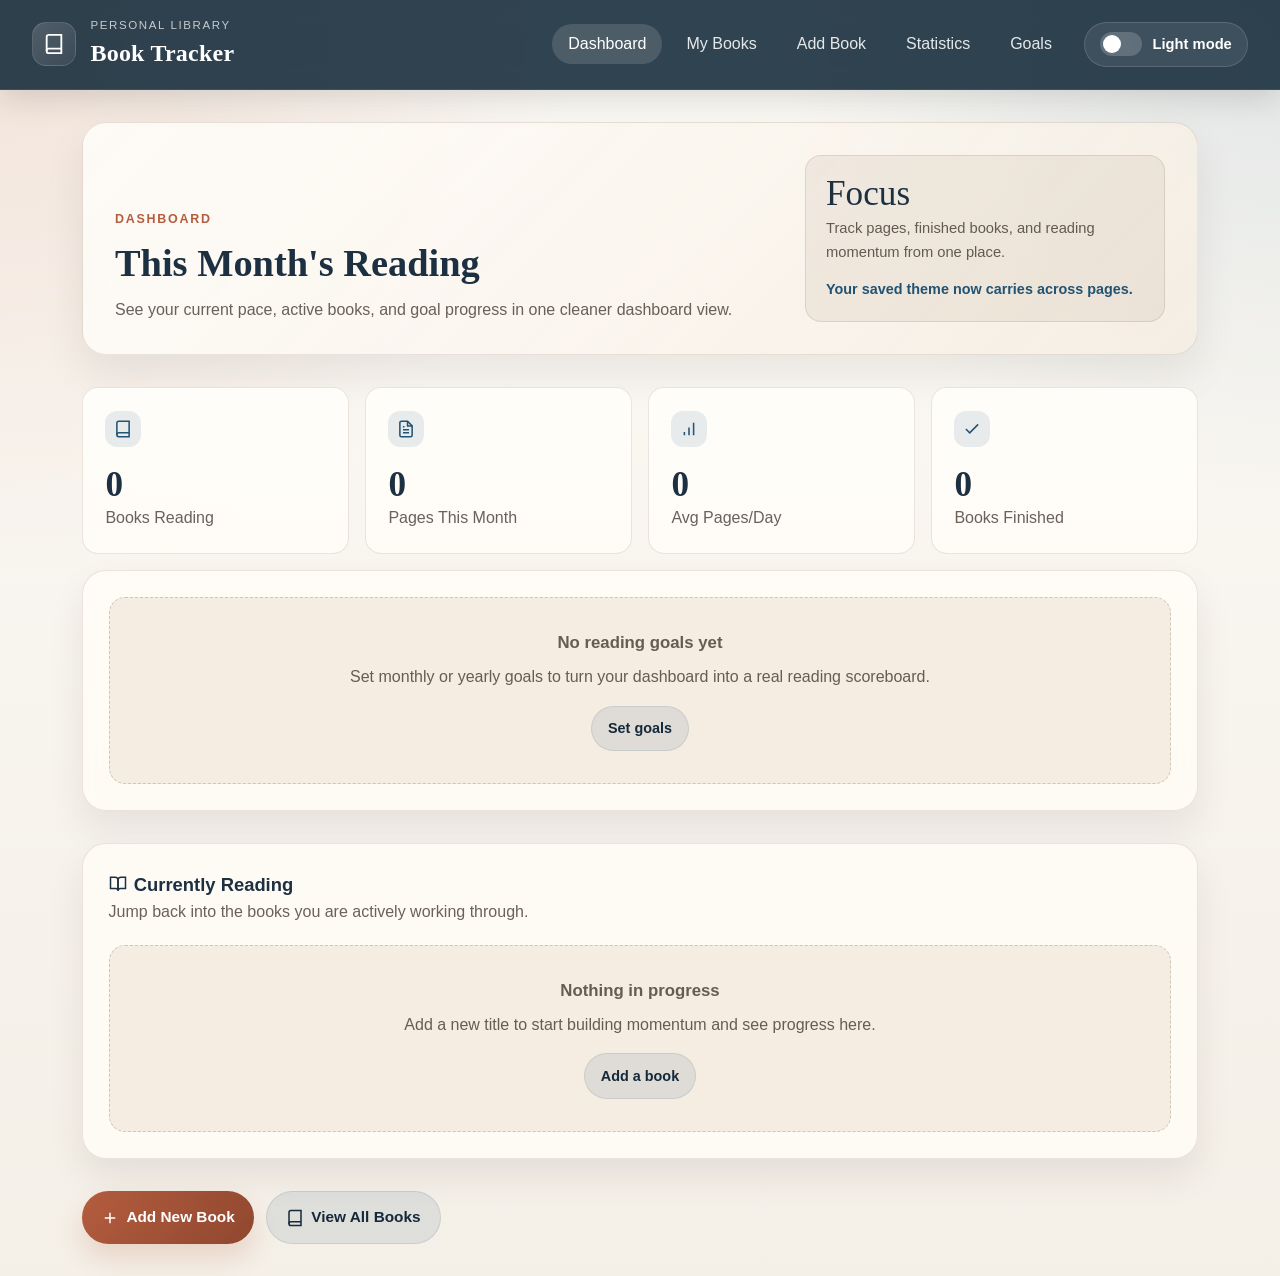
==== commit ae4c3bd0: ""."" ====
--- a/index.html
+++ b/index.html
@@ -40,12 +40,12 @@
             <div class="page-intro-copy">
                 <span class="eyebrow">Dashboard</span>
                 <h2>This Month's Reading</h2>
-                <p>A cleaner overview of your current pace, progress, and goals so the app feels more like a personal reading workspace.</p>
+                <p>See your current pace, active books, and goal progress in one cleaner dashboard view.</p>
             </div>
             <div class="hero-panel">
                 <p class="hero-metric">Focus</p>
-                <p class="hero-metric-label">Track pages, finished books, and habit consistency from one place.</p>
-                <p class="hero-metric-note">Theme preference now stays saved between visits.</p>
+                <p class="hero-metric-label">Track pages, finished books, and reading momentum from one place.</p>
+                <p class="hero-metric-note">Your saved theme now carries across pages.</p>
             </div>
         </section>
 
@@ -99,7 +99,7 @@
                         </svg>
                         Currently Reading
                     </h3>
-                    <p class="section-subtitle">Continue what you are reading without digging through the full library.</p>
+                    <p class="section-subtitle">Jump back into the books you are actively working through.</p>
                 </div>
             </div>
             <div id="currentlyReading">
